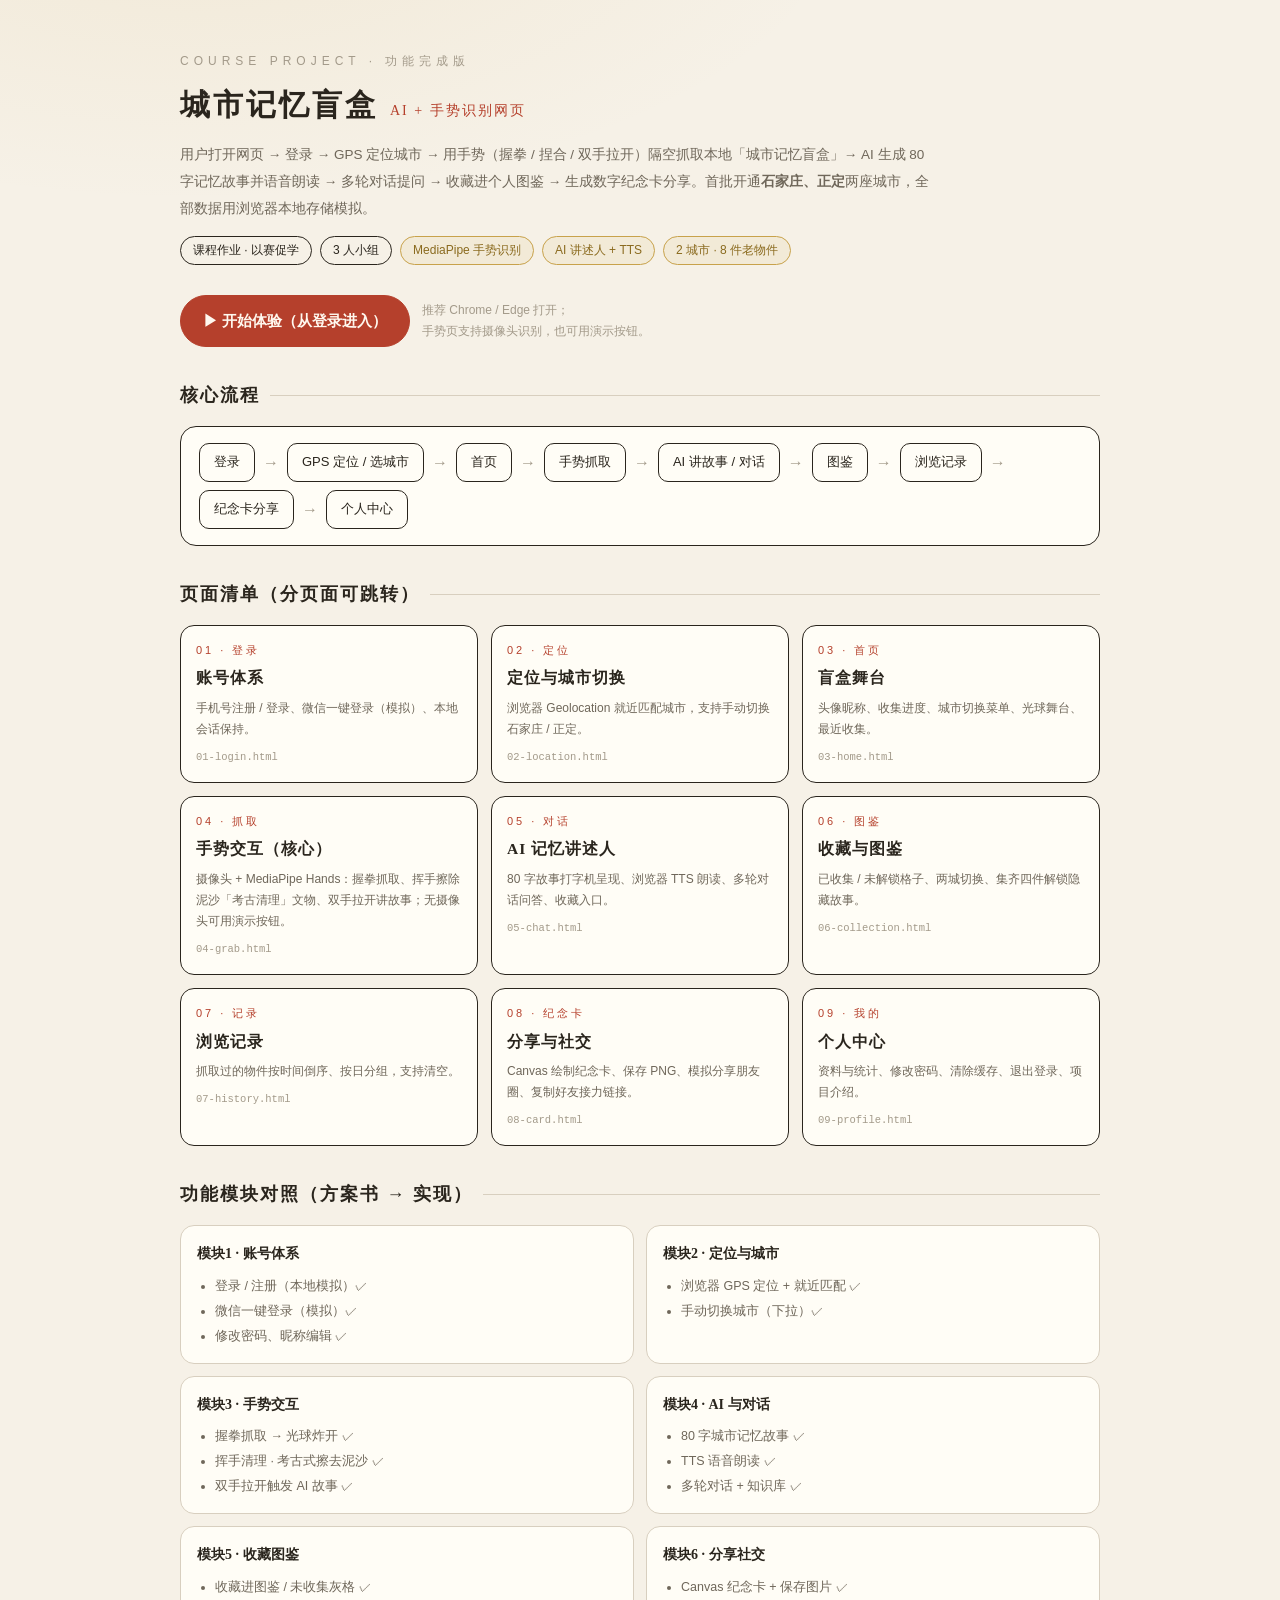
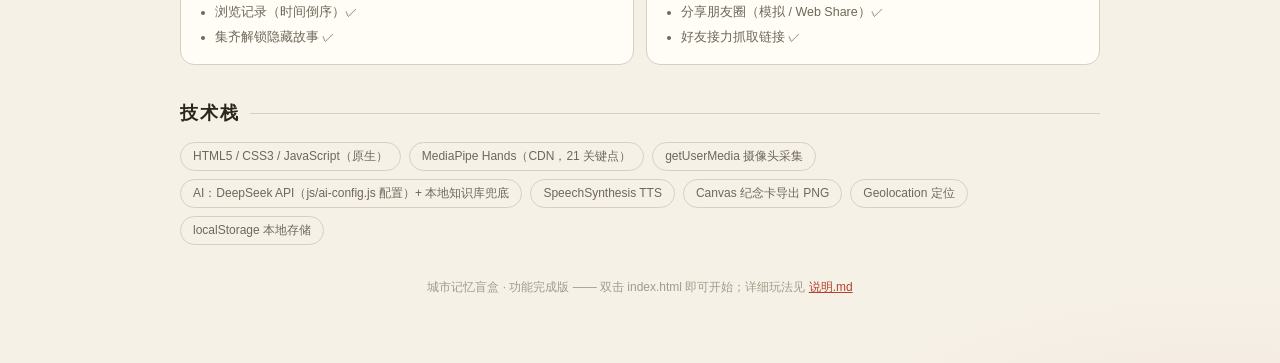
==== index.html @ 227b2fe2 "城市记忆盲盒 v1.0" ====
<!DOCTYPE html>
<html lang="zh-CN">
<head>
<meta charset="UTF-8">
<meta name="viewport" content="width=device-width, initial-scale=1.0">
<title>城市记忆盲盒 · 网页作业 · 功能完成版</title>
<link rel="stylesheet" href="css/style.css">
<style>
body{padding-top:52px}
.sheet{width:920px;max-width:100%}
.kicker{font-size:12px;letter-spacing:5px;color:var(--ink-3)}
h1{font-family:var(--serif);font-size:30px;margin-top:10px;letter-spacing:3px}
h1 small{font-size:14px;color:var(--seal);font-weight:400;margin-left:12px;letter-spacing:2px}
.desc{margin-top:12px;font-size:13.5px;color:var(--ink-2);line-height:2;max-width:760px}
.meta{display:flex;gap:8px;flex-wrap:wrap;margin-top:14px}
.sect{margin-top:34px}
.sect h2{font-family:var(--serif);font-size:18px;letter-spacing:2px;display:flex;align-items:center;gap:10px}
.sect h2::after{content:"";flex:1;height:1px;background:var(--line)}
.flow{display:flex;align-items:center;flex-wrap:wrap;gap:8px;border:1.5px solid var(--ink);border-radius:16px;background:var(--card);padding:16px 18px;margin-top:16px}
.fnode{border:1.5px solid var(--ink);border-radius:10px;padding:8px 14px;font-size:13px;text-decoration:none;color:var(--ink);background:var(--card)}
.fnode:hover{border-color:var(--seal);color:var(--seal)}
.arr{color:var(--ink-3)}
.grid{display:grid;grid-template-columns:repeat(3,1fr);gap:13px;margin-top:16px}
.card{border:1.5px solid var(--ink);border-radius:14px;background:var(--card);padding:16px 15px;text-decoration:none;color:var(--ink);display:flex;flex-direction:column;gap:7px;transition:transform .15s}
.card:hover{transform:translateY(-2px);border-color:var(--seal)}
.card .num{font-size:11px;letter-spacing:3px;color:var(--seal)}
.card h3{font-size:15.5px;font-family:var(--serif);letter-spacing:1px}
.card p{font-size:12px;color:var(--ink-2);line-height:1.75}
.card .file{font-size:10.5px;color:var(--ink-3);font-family:Consolas,monospace;margin-top:2px}
.mods{display:grid;grid-template-columns:1fr 1fr;gap:12px;margin-top:16px}
.mod{border:1.5px solid var(--line);border-radius:14px;background:var(--card);padding:14px 16px}
.mod b{font-size:14px;font-family:var(--serif)}
.mod ul{margin:8px 0 0 18px;font-size:12.5px;color:var(--ink-2);line-height:2}
.tech{display:flex;gap:8px;flex-wrap:wrap;margin-top:14px}
.startrow{display:flex;gap:12px;margin-top:30px;align-items:center}
.startrow .btn{width:230px}
.foot{margin-top:30px;font-size:12px;color:var(--ink-3);text-align:center;line-height:2}
@media(max-width:760px){.grid{grid-template-columns:1fr 1fr}.mods{grid-template-columns:1fr}}
</style>
</head>
<body>
<div class="sheet">
  <div class="kicker">COURSE PROJECT · 功能完成版</div>
  <h1>城市记忆盲盒<small>AI + 手势识别网页</small></h1>
  <p class="desc">用户打开网页 → 登录 → GPS 定位城市 → 用手势（握拳 / 捏合 / 双手拉开）隔空抓取本地「城市记忆盲盒」→ AI 生成 80 字记忆故事并语音朗读 → 多轮对话提问 → 收藏进个人图鉴 → 生成数字纪念卡分享。首批开通<b>石家庄、正定</b>两座城市，全部数据用浏览器本地存储模拟。</p>
  <div class="meta">
    <span class="chip">课程作业 · 以赛促学</span>
    <span class="chip">3 人小组</span>
    <span class="chip gold">MediaPipe 手势识别</span>
    <span class="chip gold">AI 讲述人 + TTS</span>
    <span class="chip gold">2 城市 · 8 件老物件</span>
  </div>

  <div class="startrow">
    <a class="btn seal" id="startBtn" href="01-login.html">▶ 开始体验（从登录进入）</a>
    <span class="note" style="text-align:left">推荐 Chrome / Edge 打开；<br>手势页支持摄像头识别，也可用演示按钮。</span>
  </div>

  <div class="sect">
    <h2>核心流程</h2>
    <div class="flow">
      <a class="fnode" href="01-login.html">登录</a><span class="arr">→</span>
      <a class="fnode" href="02-location.html">GPS 定位 / 选城市</a><span class="arr">→</span>
      <a class="fnode" href="03-home.html">首页</a><span class="arr">→</span>
      <a class="fnode" href="04-grab.html">手势抓取</a><span class="arr">→</span>
      <a class="fnode" href="05-chat.html">AI 讲故事 / 对话</a><span class="arr">→</span>
      <a class="fnode" href="06-collection.html">图鉴</a><span class="arr">→</span>
      <a class="fnode" href="07-history.html">浏览记录</a><span class="arr">→</span>
      <a class="fnode" href="08-card.html">纪念卡分享</a><span class="arr">→</span>
      <a class="fnode" href="09-profile.html">个人中心</a>
    </div>
  </div>

  <div class="sect">
    <h2>页面清单（分页面可跳转）</h2>
    <div class="grid">
      <a class="card" href="01-login.html"><span class="num">01 · 登录</span><h3>账号体系</h3><p>手机号注册 / 登录、微信一键登录（模拟）、本地会话保持。</p><span class="file">01-login.html</span></a>
      <a class="card" href="02-location.html"><span class="num">02 · 定位</span><h3>定位与城市切换</h3><p>浏览器 Geolocation 就近匹配城市，支持手动切换石家庄 / 正定。</p><span class="file">02-location.html</span></a>
      <a class="card" href="03-home.html"><span class="num">03 · 首页</span><h3>盲盒舞台</h3><p>头像昵称、收集进度、城市切换菜单、光球舞台、最近收集。</p><span class="file">03-home.html</span></a>
      <a class="card" href="04-grab.html"><span class="num">04 · 抓取</span><h3>手势交互（核心）</h3><p>摄像头 + MediaPipe Hands：握拳抓取、挥手擦除泥沙「考古清理」文物、双手拉开讲故事；无摄像头可用演示按钮。</p><span class="file">04-grab.html</span></a>
      <a class="card" href="05-chat.html"><span class="num">05 · 对话</span><h3>AI 记忆讲述人</h3><p>80 字故事打字机呈现、浏览器 TTS 朗读、多轮对话问答、收藏入口。</p><span class="file">05-chat.html</span></a>
      <a class="card" href="06-collection.html"><span class="num">06 · 图鉴</span><h3>收藏与图鉴</h3><p>已收集 / 未解锁格子、两城切换、集齐四件解锁隐藏故事。</p><span class="file">06-collection.html</span></a>
      <a class="card" href="07-history.html"><span class="num">07 · 记录</span><h3>浏览记录</h3><p>抓取过的物件按时间倒序、按日分组，支持清空。</p><span class="file">07-history.html</span></a>
      <a class="card" href="08-card.html"><span class="num">08 · 纪念卡</span><h3>分享与社交</h3><p>Canvas 绘制纪念卡、保存 PNG、模拟分享朋友圈、复制好友接力链接。</p><span class="file">08-card.html</span></a>
      <a class="card" href="09-profile.html"><span class="num">09 · 我的</span><h3>个人中心</h3><p>资料与统计、修改密码、清除缓存、退出登录、项目介绍。</p><span class="file">09-profile.html</span></a>
    </div>
  </div>

  <div class="sect">
    <h2>功能模块对照（方案书 → 实现）</h2>
    <div class="mods">
      <div class="mod"><b>模块1 · 账号体系</b><ul><li>登录 / 注册（本地模拟）✓</li><li>微信一键登录（模拟）✓</li><li>修改密码、昵称编辑 ✓</li></ul></div>
      <div class="mod"><b>模块2 · 定位与城市</b><ul><li>浏览器 GPS 定位 + 就近匹配 ✓</li><li>手动切换城市（下拉）✓</li></ul></div>
      <div class="mod"><b>模块3 · 手势交互</b><ul><li>握拳抓取 → 光球炸开 ✓</li><li>挥手清理 · 考古式擦去泥沙 ✓</li><li>双手拉开触发 AI 故事 ✓</li></ul></div>
      <div class="mod"><b>模块4 · AI 与对话</b><ul><li>80 字城市记忆故事 ✓</li><li>TTS 语音朗读 ✓</li><li>多轮对话 + 知识库 ✓</li></ul></div>
      <div class="mod"><b>模块5 · 收藏图鉴</b><ul><li>收藏进图鉴 / 未收集灰格 ✓</li><li>浏览记录（时间倒序）✓</li><li>集齐解锁隐藏故事 ✓</li></ul></div>
      <div class="mod"><b>模块6 · 分享社交</b><ul><li>Canvas 纪念卡 + 保存图片 ✓</li><li>分享朋友圈（模拟 / Web Share）✓</li><li>好友接力抓取链接 ✓</li></ul></div>
    </div>
  </div>

  <div class="sect">
    <h2>技术栈</h2>
    <div class="tech">
      <span class="chip ghost">HTML5 / CSS3 / JavaScript（原生）</span>
      <span class="chip ghost">MediaPipe Hands（CDN，21 关键点）</span>
      <span class="chip ghost">getUserMedia 摄像头采集</span>
      <span class="chip ghost">AI：DeepSeek API（js/ai-config.js 配置）+ 本地知识库兜底</span>
      <span class="chip ghost">SpeechSynthesis TTS</span>
      <span class="chip ghost">Canvas 纪念卡导出 PNG</span>
      <span class="chip ghost">Geolocation 定位</span>
      <span class="chip ghost">localStorage 本地存储</span>
    </div>
  </div>

  <div class="foot">城市记忆盲盒 · 功能完成版 —— 双击 index.html 即可开始；详细玩法见 <a href="说明.md" style="color:var(--seal)">说明.md</a></div>
</div>

<script>
(function(){
  /* 已登录则「开始体验」直达首页 */
  try{
    if(localStorage.getItem('cmb_session')){
      document.getElementById('startBtn').href = '03-home.html';
      document.getElementById('startBtn').textContent = '▶ 继续体验（已登录）';
    }
  }catch(e){}
})();
</script>
</body>
</html>
---- css/style.css ----
/* ============================================================
   城市记忆盲盒 · 最终版 共享样式
   风格：城市记忆 / 老物件 —— 纸墨底、朱砂红点缀、衬线标题
   ============================================================ */
:root{
  --paper:#f6f1e7;          /* 页面底 */
  --card:#fffdf6;           /* 卡片 */
  --ink:#2a251d;            /* 主墨色 */
  --ink-2:#6f675a;          /* 次级文字 */
  --ink-3:#a39a8a;          /* 弱文字 */
  --line:#d8cfbf;           /* 细边线 */
  --seal:#b5402c;           /* 朱砂红 */
  --seal-dk:#8f3222;
  --gold:#c8a24b;           /* 描金 */
  --green:#3d7a4f;
  --shadow:0 14px 34px rgba(60,45,20,.12);
  --r-lg:18px; --r-md:13px; --r-sm:9px;
  --serif:"Noto Serif SC","Songti SC","STZhongsong","SimSun",serif;
  --sans:"PingFang SC","Microsoft YaHei","Segoe UI",sans-serif;
}
*{margin:0;padding:0;box-sizing:border-box}
html{-webkit-text-size-adjust:100%}
body{
  background:
    radial-gradient(1100px 500px at 15% -5%, rgba(200,162,75,.10), transparent 60%),
    radial-gradient(900px 520px at 95% 110%, rgba(181,64,44,.08), transparent 55%),
    var(--paper);
  color:var(--ink);
  font-family:var(--sans);
  display:flex;flex-direction:column;align-items:center;
  padding:34px 16px 64px;min-height:100vh;line-height:1.6;
}
a{color:inherit}

/* ---------- 作业展示壳：页码标签 + 手机 + 翻页 ---------- */
.page-tag{font-size:13px;color:var(--ink-3);letter-spacing:3px;margin-bottom:14px}
.page-tag b{color:var(--seal);font-size:15px;letter-spacing:1px}
.phone{
  width:390px;max-width:100%;
  background:var(--card);
  border:2px solid var(--ink);border-radius:30px;
  padding:24px 20px 20px;
  display:flex;flex-direction:column;gap:16px;
  box-shadow:var(--shadow);
  min-height:640px;position:relative;
}
.phone.dark{background:#221e18;border-color:#0e0c09;color:#efe7d8}
.pager{margin-top:18px;display:flex;gap:22px;font-size:13px}
.pager a{color:var(--ink-2);text-decoration:none;border-bottom:1px solid var(--line);padding-bottom:2px}
.pager a:hover{color:var(--seal);border-color:var(--seal)}

/* ---------- 顶栏 ---------- */
.topbar{display:flex;align-items:center;gap:12px}
.back{
  width:34px;height:34px;flex:0 0 34px;border:1.5px solid var(--ink);border-radius:50%;
  display:flex;align-items:center;justify-content:center;font-size:16px;
  cursor:pointer;background:transparent;color:var(--ink);text-decoration:none;user-select:none;
}
.back:hover{background:var(--ink);color:var(--card)}
.title{font-size:17px;font-weight:700;font-family:var(--serif);letter-spacing:2px}
.spacer{flex:1}

/* ---------- 通用小组件 ---------- */
.chip{
  display:inline-flex;align-items:center;gap:5px;white-space:nowrap;
  border:1.5px solid var(--ink);border-radius:999px;
  font-size:12px;padding:4px 12px;color:var(--ink);cursor:default;
}
.chip.ghost{border-color:var(--line);color:var(--ink-2)}
.chip.seal{border-color:var(--seal);color:var(--seal);background:rgba(181,64,44,.06)}
.chip.gold{border-color:var(--gold);color:#8a6a1e;background:rgba(200,162,75,.10)}
.chip.click{cursor:pointer}
.btn{
  border:1.5px solid var(--ink);border-radius:999px;padding:13px 0;text-align:center;
  font-size:15px;font-weight:600;background:var(--card);color:var(--ink);
  cursor:pointer;user-select:none;transition:transform .06s ease, opacity .2s;
  text-decoration:none;display:block;
}
.btn:hover{transform:translateY(-1px)}
.btn:active{transform:translateY(1px)}
.btn.solid{background:var(--ink);color:var(--card)}
.btn.seal{background:var(--seal);border-color:var(--seal);color:#fff8ef}
.btn.ghost{border-color:var(--line);color:var(--ink-2);font-weight:400}
.btn.danger{border-color:var(--seal);color:var(--seal);background:transparent}
.btn[disabled]{opacity:.45;pointer-events:none}
.btn.sm{padding:8px 16px;font-size:13px}
.box{border:1.5px solid var(--ink);border-radius:var(--r-md)}
.field{
  display:flex;align-items:center;gap:10px;
  border:1.5px solid var(--ink);border-radius:var(--r-md);
  padding:0 15px;height:48px;font-size:14.5px;background:var(--card);
}
.field input{flex:1;border:none;outline:none;background:transparent;font-size:14.5px;color:var(--ink);min-width:0}
.field input::placeholder{color:var(--ink-3)}
.divider{display:flex;align-items:center;gap:10px;color:var(--ink-3);font-size:12px;letter-spacing:2px}
.divider::before,.divider::after{content:"";flex:1;height:1px;background:var(--line)}
.note{font-size:12px;color:var(--ink-3);text-align:center;line-height:1.8}
.avatar{
  border-radius:50%;display:flex;align-items:center;justify-content:center;
  color:#fff8ef;font-weight:700;flex:0 0 auto;user-select:none;
  border:1.5px solid var(--ink);
}

/* ---------- 底部导航 ---------- */
.tabbar{
  display:flex;border:1.5px solid var(--ink);border-radius:999px;
  padding:8px;margin-top:auto;background:var(--card);
}
.tab{
  flex:1;display:flex;flex-direction:column;align-items:center;gap:3px;
  font-size:11px;color:var(--ink-3);cursor:pointer;text-decoration:none;border-radius:999px;padding:4px 0;
}
.tab svg{width:20px;height:20px;stroke:currentColor;fill:none;stroke-width:2}
.tab.active{color:var(--seal);font-weight:700}
.tab.active svg{stroke:var(--seal)}
.tab:hover{color:var(--seal)}

/* ---------- Toast ---------- */
#toast{
  position:fixed;left:50%;bottom:64px;transform:translateX(-50%) translateY(20px);
  background:rgba(30,26,20,.92);color:#f7f1e4;font-size:13.5px;
  padding:11px 20px;border-radius:999px;opacity:0;pointer-events:none;
  transition:all .28s ease;z-index:999;max-width:80vw;text-align:center;
}
#toast.show{opacity:1;transform:translateX(-50%) translateY(0)}

/* ---------- 模态框 ---------- */
.mask{
  position:fixed;inset:0;background:rgba(28,22,14,.5);backdrop-filter:blur(2px);
  display:none;align-items:center;justify-content:center;z-index:900;padding:20px;
}
.mask.show{display:flex}
.dialog{
  width:340px;max-width:100%;background:var(--card);border:2px solid var(--ink);
  border-radius:var(--r-lg);padding:22px 20px;box-shadow:var(--shadow);
  display:flex;flex-direction:column;gap:14px;max-height:82vh;overflow:auto;
}
.dialog h3{font-family:var(--serif);font-size:17px;letter-spacing:2px;text-align:center}
.dialog .actions{display:flex;gap:10px}
.dialog .actions .btn{flex:1;padding:10px 0;font-size:14px}

/* ---------- 表单校验提示 ---------- */
.field.err{border-color:var(--seal);animation:shake .3s}
@keyframes shake{25%{transform:translateX(-4px)}75%{transform:translateX(4px)}}

/* ---------- 进度条 ---------- */
.track{flex:1;height:8px;border:1px solid var(--ink-3);border-radius:5px;overflow:hidden;background:var(--card)}
.fill{height:100%;background:linear-gradient(90deg,var(--seal),var(--gold));transition:width .5s ease}

/* ---------- 通用列表行 ---------- */
.menurow{
  border:1.5px solid var(--ink);border-radius:var(--r-md);padding:14px 16px;
  display:flex;align-items:center;gap:10px;font-size:14px;cursor:pointer;
  background:var(--card);text-decoration:none;color:var(--ink);
}
.menurow:hover{background:#fbf7ec}
.menurow .chev{margin-left:auto;color:var(--ink-3);font-size:17px}
.menurow .sub{font-size:11.5px;color:var(--ink-3)}

/* ---------- 空状态 ---------- */
.empty{
  border:1.5px dashed var(--line);border-radius:var(--r-md);
  padding:28px 16px;text-align:center;color:var(--ink-3);font-size:13px;line-height:2;
}
.empty .big{font-size:30px}

/* ---------- 动画工具 ---------- */
@keyframes floaty{0%,100%{transform:translateY(0)}50%{transform:translateY(-9px)}}
@keyframes spinSlow{to{transform:rotate(360deg)}}
@keyframes pulse{0%,100%{opacity:.5}50%{opacity:1}}
@media (max-width:430px){ body{padding:18px 8px 48px} .phone{border-radius:24px} }
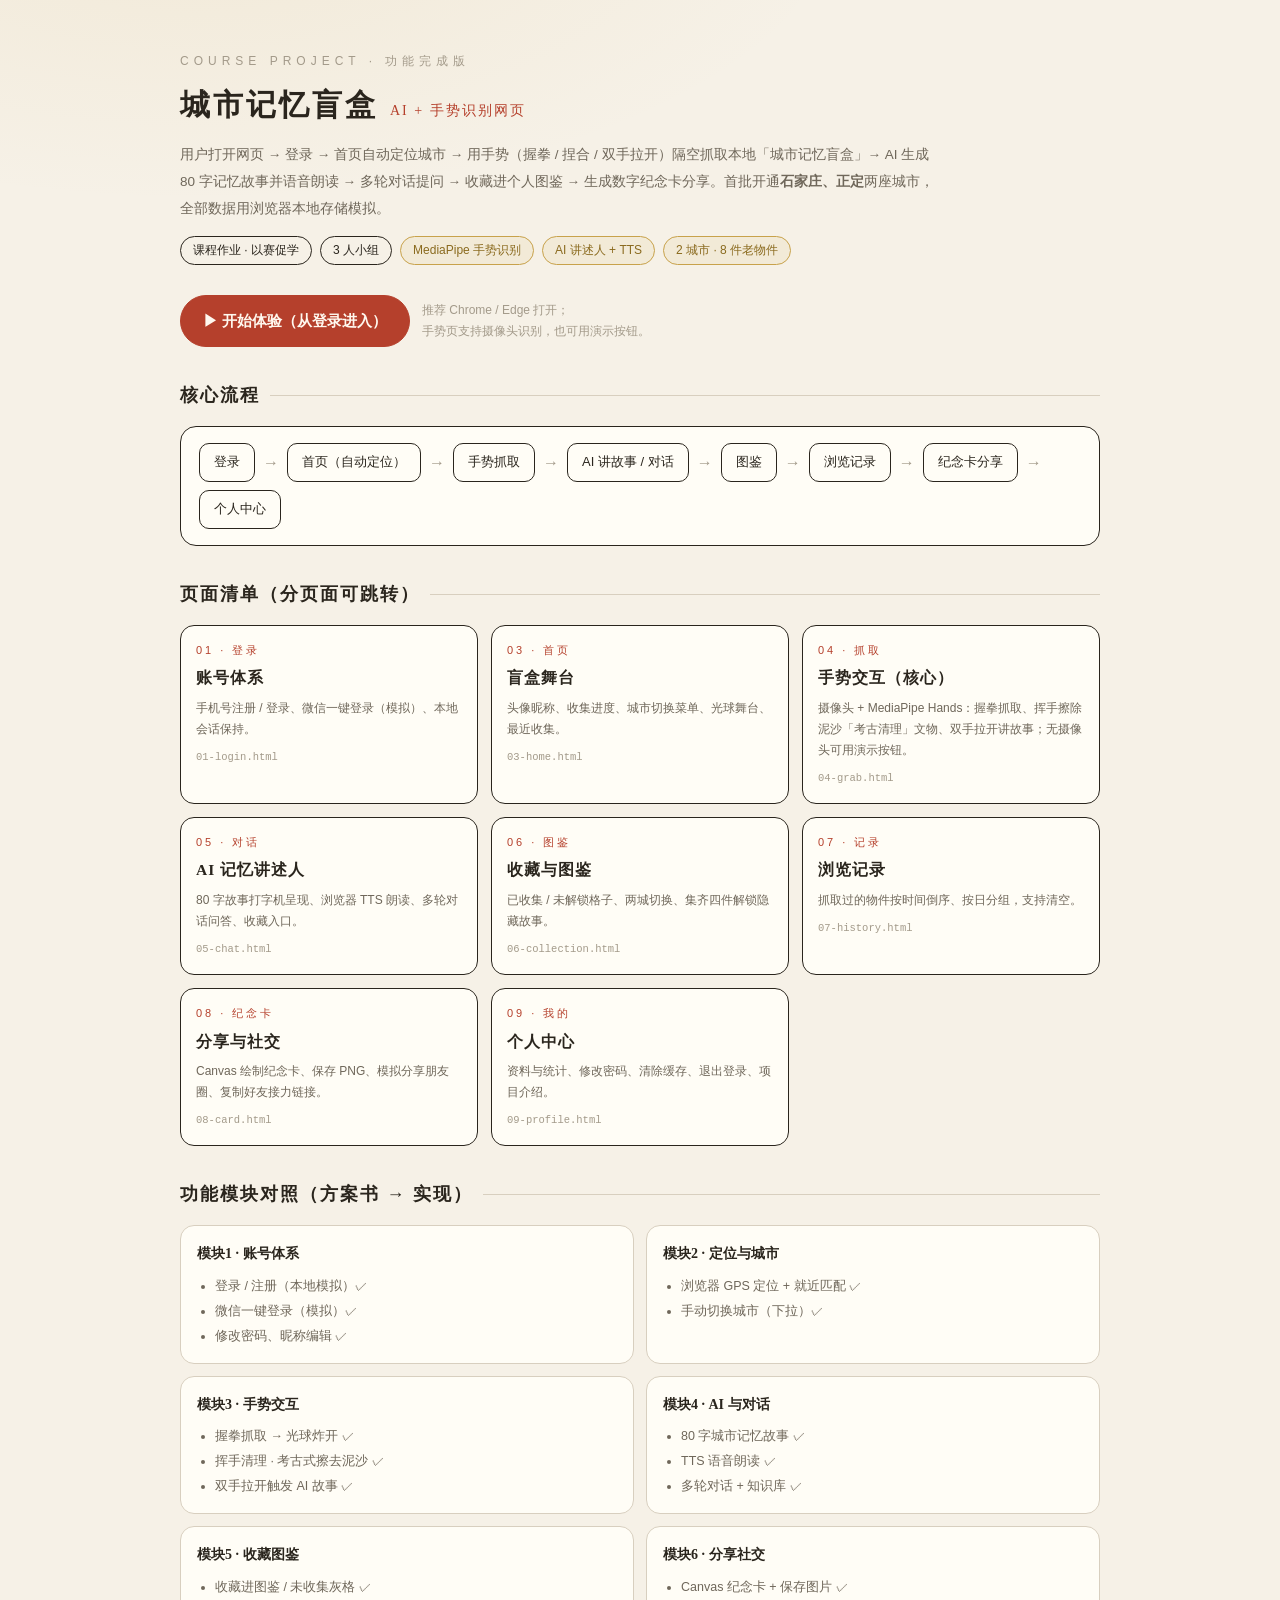
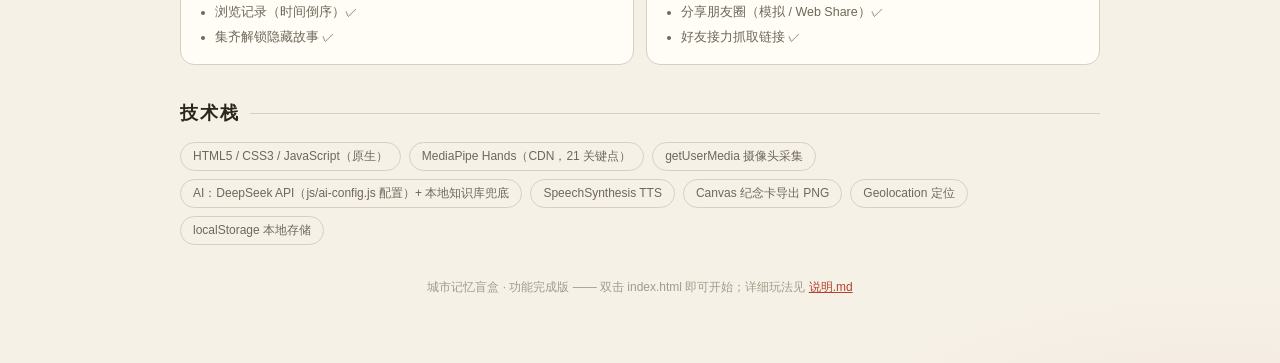
==== commit 86f067e7: "图标真实化" ====
--- a/index.html
+++ b/index.html
@@ -42,7 +42,7 @@
 <div class="sheet">
   <div class="kicker">COURSE PROJECT · 功能完成版</div>
   <h1>城市记忆盲盒<small>AI + 手势识别网页</small></h1>
-  <p class="desc">用户打开网页 → 登录 → GPS 定位城市 → 用手势（握拳 / 捏合 / 双手拉开）隔空抓取本地「城市记忆盲盒」→ AI 生成 80 字记忆故事并语音朗读 → 多轮对话提问 → 收藏进个人图鉴 → 生成数字纪念卡分享。首批开通<b>石家庄、正定</b>两座城市，全部数据用浏览器本地存储模拟。</p>
+  <p class="desc">用户打开网页 → 登录 → 首页自动定位城市 → 用手势（握拳 / 捏合 / 双手拉开）隔空抓取本地「城市记忆盲盒」→ AI 生成 80 字记忆故事并语音朗读 → 多轮对话提问 → 收藏进个人图鉴 → 生成数字纪念卡分享。首批开通<b>石家庄、正定</b>两座城市，全部数据用浏览器本地存储模拟。</p>
   <div class="meta">
     <span class="chip">课程作业 · 以赛促学</span>
     <span class="chip">3 人小组</span>
@@ -60,8 +60,7 @@
     <h2>核心流程</h2>
     <div class="flow">
       <a class="fnode" href="01-login.html">登录</a><span class="arr">→</span>
-      <a class="fnode" href="02-location.html">GPS 定位 / 选城市</a><span class="arr">→</span>
-      <a class="fnode" href="03-home.html">首页</a><span class="arr">→</span>
+      <a class="fnode" href="03-home.html">首页（自动定位）</a><span class="arr">→</span>
       <a class="fnode" href="04-grab.html">手势抓取</a><span class="arr">→</span>
       <a class="fnode" href="05-chat.html">AI 讲故事 / 对话</a><span class="arr">→</span>
       <a class="fnode" href="06-collection.html">图鉴</a><span class="arr">→</span>
@@ -75,7 +74,6 @@
     <h2>页面清单（分页面可跳转）</h2>
     <div class="grid">
       <a class="card" href="01-login.html"><span class="num">01 · 登录</span><h3>账号体系</h3><p>手机号注册 / 登录、微信一键登录（模拟）、本地会话保持。</p><span class="file">01-login.html</span></a>
-      <a class="card" href="02-location.html"><span class="num">02 · 定位</span><h3>定位与城市切换</h3><p>浏览器 Geolocation 就近匹配城市，支持手动切换石家庄 / 正定。</p><span class="file">02-location.html</span></a>
       <a class="card" href="03-home.html"><span class="num">03 · 首页</span><h3>盲盒舞台</h3><p>头像昵称、收集进度、城市切换菜单、光球舞台、最近收集。</p><span class="file">03-home.html</span></a>
       <a class="card" href="04-grab.html"><span class="num">04 · 抓取</span><h3>手势交互（核心）</h3><p>摄像头 + MediaPipe Hands：握拳抓取、挥手擦除泥沙「考古清理」文物、双手拉开讲故事；无摄像头可用演示按钮。</p><span class="file">04-grab.html</span></a>
       <a class="card" href="05-chat.html"><span class="num">05 · 对话</span><h3>AI 记忆讲述人</h3><p>80 字故事打字机呈现、浏览器 TTS 朗读、多轮对话问答、收藏入口。</p><span class="file">05-chat.html</span></a>
--- a/css/style.css
+++ b/css/style.css
@@ -169,3 +169,18 @@
 @keyframes spinSlow{to{transform:rotate(360deg)}}
 @keyframes pulse{0%,100%{opacity:.5}50%{opacity:1}}
 @media (max-width:430px){ body{padding:18px 8px 48px} .phone{border-radius:24px} }
+
+/* ---------- 线性图标 ---------- */
+.ico{display:inline-block;vertical-align:-0.18em;flex:0 0 auto}
+
+/* ---------- 老物件悬空展台（方案A） ---------- */
+.pedestal{position:relative;display:inline-flex;align-items:center;justify-content:center}
+.pedestal .glow{position:absolute;inset:0;border-radius:50%;
+  background:radial-gradient(60% 55% at 50% 44%, rgba(232,182,79,.30), rgba(20,16,10,0) 72%)}
+.pedestal .art{position:relative;width:100%;height:100%;animation:artFloat 3.4s ease-in-out infinite}
+.pedestal .shadow{position:absolute;bottom:2%;left:50%;width:58%;height:11%;
+  transform:translateX(-50%);border-radius:50%;
+  background:radial-gradient(50% 50% at 50% 50%, rgba(0,0,0,.5), rgba(0,0,0,0) 70%);
+  animation:artShadow 3.4s ease-in-out infinite}
+@keyframes artFloat{0%,100%{transform:translateY(0)}50%{transform:translateY(-6%)}}
+@keyframes artShadow{0%,100%{transform:translateX(-50%) scaleX(1);opacity:.75}50%{transform:translateX(-50%) scaleX(.8);opacity:.5}}
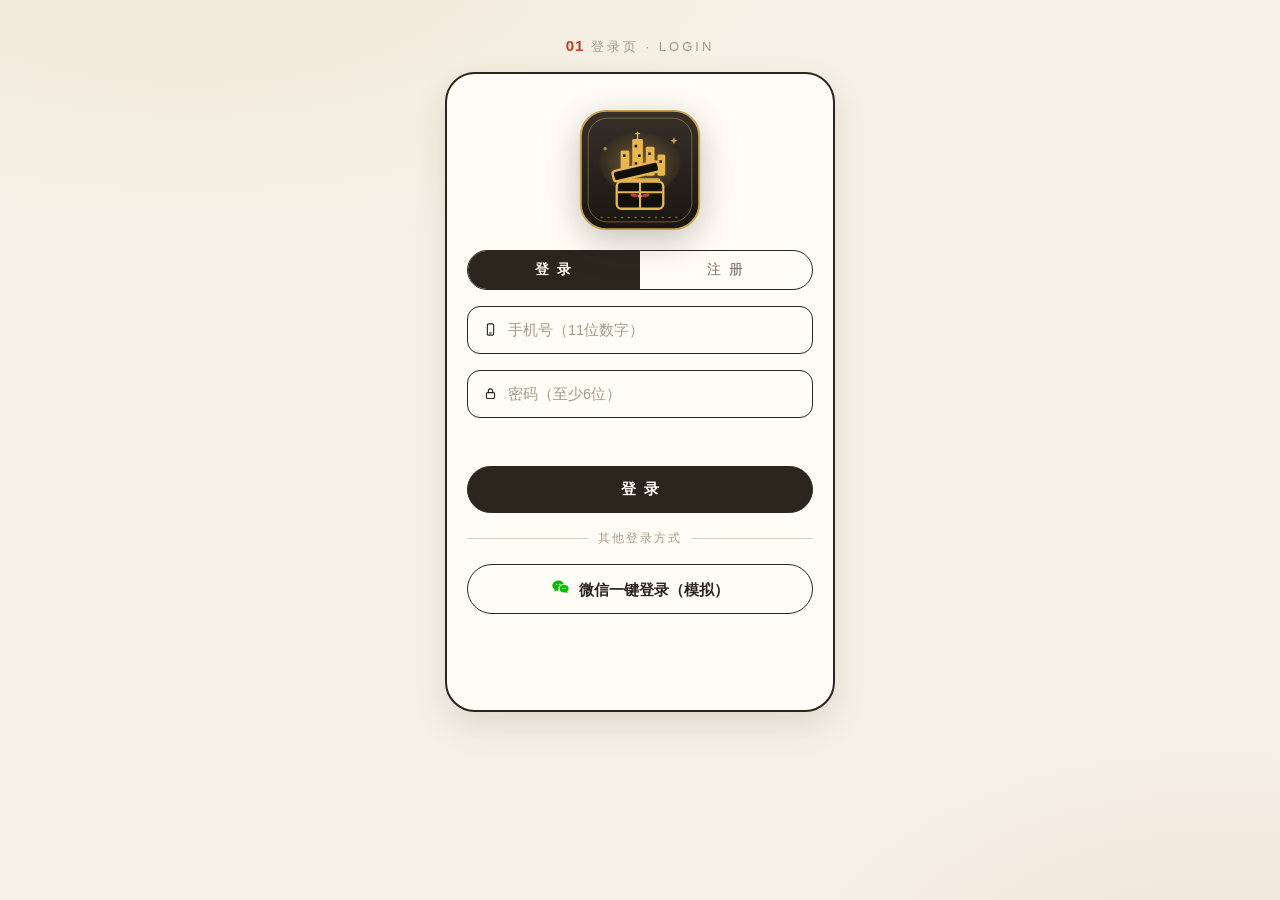
==== commit 133e8be5: "城市记忆盲盒2.0" ====
--- a/index.html
+++ b/index.html
@@ -3,125 +3,163 @@
 <head>
 <meta charset="UTF-8">
 <meta name="viewport" content="width=device-width, initial-scale=1.0">
-<title>城市记忆盲盒 · 网页作业 · 功能完成版</title>
+<title>登录 · 城市记忆盲盒</title>
 <link rel="stylesheet" href="css/style.css">
 <style>
-body{padding-top:52px}
-.sheet{width:920px;max-width:100%}
-.kicker{font-size:12px;letter-spacing:5px;color:var(--ink-3)}
-h1{font-family:var(--serif);font-size:30px;margin-top:10px;letter-spacing:3px}
-h1 small{font-size:14px;color:var(--seal);font-weight:400;margin-left:12px;letter-spacing:2px}
-.desc{margin-top:12px;font-size:13.5px;color:var(--ink-2);line-height:2;max-width:760px}
-.meta{display:flex;gap:8px;flex-wrap:wrap;margin-top:14px}
-.sect{margin-top:34px}
-.sect h2{font-family:var(--serif);font-size:18px;letter-spacing:2px;display:flex;align-items:center;gap:10px}
-.sect h2::after{content:"";flex:1;height:1px;background:var(--line)}
-.flow{display:flex;align-items:center;flex-wrap:wrap;gap:8px;border:1.5px solid var(--ink);border-radius:16px;background:var(--card);padding:16px 18px;margin-top:16px}
-.fnode{border:1.5px solid var(--ink);border-radius:10px;padding:8px 14px;font-size:13px;text-decoration:none;color:var(--ink);background:var(--card)}
-.fnode:hover{border-color:var(--seal);color:var(--seal)}
-.arr{color:var(--ink-3)}
-.grid{display:grid;grid-template-columns:repeat(3,1fr);gap:13px;margin-top:16px}
-.card{border:1.5px solid var(--ink);border-radius:14px;background:var(--card);padding:16px 15px;text-decoration:none;color:var(--ink);display:flex;flex-direction:column;gap:7px;transition:transform .15s}
-.card:hover{transform:translateY(-2px);border-color:var(--seal)}
-.card .num{font-size:11px;letter-spacing:3px;color:var(--seal)}
-.card h3{font-size:15.5px;font-family:var(--serif);letter-spacing:1px}
-.card p{font-size:12px;color:var(--ink-2);line-height:1.75}
-.card .file{font-size:10.5px;color:var(--ink-3);font-family:Consolas,monospace;margin-top:2px}
-.mods{display:grid;grid-template-columns:1fr 1fr;gap:12px;margin-top:16px}
-.mod{border:1.5px solid var(--line);border-radius:14px;background:var(--card);padding:14px 16px}
-.mod b{font-size:14px;font-family:var(--serif)}
-.mod ul{margin:8px 0 0 18px;font-size:12.5px;color:var(--ink-2);line-height:2}
-.tech{display:flex;gap:8px;flex-wrap:wrap;margin-top:14px}
-.startrow{display:flex;gap:12px;margin-top:30px;align-items:center}
-.startrow .btn{width:230px}
-.foot{margin-top:30px;font-size:12px;color:var(--ink-3);text-align:center;line-height:2}
-@media(max-width:760px){.grid{grid-template-columns:1fr 1fr}.mods{grid-template-columns:1fr}}
+.emblem{display:flex;justify-content:center;margin-top:8px;filter:drop-shadow(0 10px 18px rgba(42,37,29,.28))}
+.emblem svg{display:block}
+.tabs{display:flex;border:1.5px solid var(--ink);border-radius:999px;overflow:hidden}
+.tabs button{flex:1;border:none;background:transparent;padding:10px 0;font-size:14px;
+  font-family:inherit;color:var(--ink-2);cursor:pointer;letter-spacing:2px}
+.tabs button.on{background:var(--ink);color:var(--card);font-weight:600}
+.err-tip{font-size:12px;color:var(--seal);min-height:16px;text-align:center}
 </style>
 </head>
 <body>
-<div class="sheet">
-  <div class="kicker">COURSE PROJECT · 功能完成版</div>
-  <h1>城市记忆盲盒<small>AI + 手势识别网页</small></h1>
-  <p class="desc">用户打开网页 → 登录 → 首页自动定位城市 → 用手势（握拳 / 捏合 / 双手拉开）隔空抓取本地「城市记忆盲盒」→ AI 生成 80 字记忆故事并语音朗读 → 多轮对话提问 → 收藏进个人图鉴 → 生成数字纪念卡分享。首批开通<b>石家庄、正定</b>两座城市，全部数据用浏览器本地存储模拟。</p>
-  <div class="meta">
-    <span class="chip">课程作业 · 以赛促学</span>
-    <span class="chip">3 人小组</span>
-    <span class="chip gold">MediaPipe 手势识别</span>
-    <span class="chip gold">AI 讲述人 + TTS</span>
-    <span class="chip gold">2 城市 · 8 件老物件</span>
+<div class="page-tag"><b>01</b>&nbsp;登录页 · LOGIN</div>
+<div class="phone">
+  <div class="emblem">
+    <svg viewBox="0 0 132 132" width="128" height="128" xmlns="http://www.w3.org/2000/svg" role="img" aria-label="城市记忆盲盒">
+      <defs>
+        <linearGradient id="lg_ink" x1="0" y1="0" x2="0" y2="1">
+          <stop offset="0" stop-color="#38312a"/>
+          <stop offset="1" stop-color="#191510"/>
+        </linearGradient>
+        <radialGradient id="lg_glow" cx=".5" cy=".55" r=".55">
+          <stop offset="0" stop-color="#e8b64f" stop-opacity=".4"/>
+          <stop offset="1" stop-color="#e8b64f" stop-opacity="0"/>
+        </radialGradient>
+      </defs>
+      <!-- 印章式外框 -->
+      <rect x="5" y="5" width="122" height="122" rx="26" fill="url(#lg_ink)" stroke="#c8a24b" stroke-width="2"/>
+      <rect x="12.5" y="12.5" width="107" height="107" rx="20" fill="none" stroke="#c8a24b" stroke-width="1" opacity=".5"/>
+      <!-- 城市升起的光晕 -->
+      <ellipse cx="66" cy="58" rx="42" ry="32" fill="url(#lg_glow)"/>
+      <!-- 从盒中升起的城市天际线 -->
+      <g fill="#e8b64f">
+        <rect x="46" y="46" width="9" height="26" rx="1.5"/>
+        <rect x="58" y="34" width="11" height="38" rx="1.5"/>
+        <rect x="72" y="42" width="9" height="30" rx="1.5"/>
+        <rect x="84" y="50" width="8" height="22" rx="1.5"/>
+      </g>
+      <g fill="#14110b">
+        <rect x="48.5" y="50" width="2.6" height="2.6"/>
+        <rect x="60.5" y="40" width="2.6" height="2.6"/>
+        <rect x="64" y="50" width="2.6" height="2.6"/>
+        <rect x="60.5" y="58" width="2.6" height="2.6"/>
+        <rect x="74.5" y="48" width="2.6" height="2.6"/>
+        <rect x="86" y="56" width="2.6" height="2.6"/>
+      </g>
+      <path d="M63.5 34 V27 M61.5 28.5 h4" stroke="#e8b64f" stroke-width="1.4" stroke-linecap="round"/>
+      <path d="M101 32 l1.1 2.7 2.7 1.1 -2.7 1.1 -1.1 2.7 -1.1 -2.7 -2.7 -1.1 2.7 -1.1 z" fill="#c8a24b"/>
+      <circle cx="30" cy="44" r="1.8" fill="#c8a24b" opacity=".8"/>
+      <!-- 盒身（开口向上） -->
+      <rect x="42" y="78" width="48" height="28" rx="5" fill="#12100b" stroke="#e8b64f" stroke-width="2.4"/>
+      <path d="M42 89 h48 M66 78 v28" stroke="#e8b64f" stroke-width="2"/>
+      <!-- 盒口金光缝 -->
+      <rect x="45" y="74.5" width="42" height="3.6" rx="1.8" fill="#e8b64f" opacity=".95"/>
+      <!-- 掀起的盒盖 -->
+      <g transform="rotate(-13 45 79)">
+        <rect x="40" y="66" width="48" height="11" rx="3" fill="#12100b" stroke="#e8b64f" stroke-width="2.4"/>
+      </g>
+      <!-- 朱砂蝴蝶结 -->
+      <path d="M66 93 c -5 -3.4 -10 -4.2 -10 -1.4 0 2.4 5 3.4 10 1.4 z" fill="#b5402c"/>
+      <path d="M66 93 c 5 -3.4 10 -4.2 10 -1.4 0 2.4 -5 3.4 -10 1.4 z" fill="#b5402c"/>
+      <circle cx="66" cy="93" r="1.8" fill="#e8b64f"/>
+      <!-- 地平点线 -->
+      <path d="M26 115 H106" stroke="#c8a24b" stroke-width="1.6" opacity=".55" stroke-dasharray="1 6" stroke-linecap="round"/>
+    </svg>
   </div>
 
-  <div class="startrow">
-    <a class="btn seal" id="startBtn" href="01-login.html">▶ 开始体验（从登录进入）</a>
-    <span class="note" style="text-align:left">推荐 Chrome / Edge 打开；<br>手势页支持摄像头识别，也可用演示按钮。</span>
+  <div class="tabs">
+    <button id="tabLogin" class="on" type="button">登 录</button>
+    <button id="tabReg" type="button">注 册</button>
   </div>
 
-  <div class="sect">
-    <h2>核心流程</h2>
-    <div class="flow">
-      <a class="fnode" href="01-login.html">登录</a><span class="arr">→</span>
-      <a class="fnode" href="03-home.html">首页（自动定位）</a><span class="arr">→</span>
-      <a class="fnode" href="04-grab.html">手势抓取</a><span class="arr">→</span>
-      <a class="fnode" href="05-chat.html">AI 讲故事 / 对话</a><span class="arr">→</span>
-      <a class="fnode" href="06-collection.html">图鉴</a><span class="arr">→</span>
-      <a class="fnode" href="07-history.html">浏览记录</a><span class="arr">→</span>
-      <a class="fnode" href="08-card.html">纪念卡分享</a><span class="arr">→</span>
-      <a class="fnode" href="09-profile.html">个人中心</a>
-    </div>
-  </div>
+  <div class="field"><span><svg class="ico" width="15" height="15" viewBox="0 0 24 24" fill="none" stroke="currentColor" stroke-width="1.8" stroke-linecap="round" stroke-linejoin="round" aria-hidden="true"><rect x="7" y="3" width="10" height="18" rx="2"/><path d="M10.5 17.5h3"/></svg></span><input id="phone" maxlength="11" placeholder="手机号（11位数字）"></div>
+  <div class="field" id="nickRow" style="display:none"><span><svg class="ico" width="15" height="15" viewBox="0 0 24 24" fill="none" stroke="currentColor" stroke-width="1.8" stroke-linecap="round" stroke-linejoin="round" aria-hidden="true"><circle cx="12" cy="8" r="3.5"/><path d="M5.5 20c1.2-3.4 3.6-5 6.5-5s5.3 1.6 6.5 5"/></svg></span><input id="nick" maxlength="12" placeholder="昵称（可不填，默认用手机尾号）"></div>
+  <div class="field"><span><svg class="ico" width="15" height="15" viewBox="0 0 24 24" fill="none" stroke="currentColor" stroke-width="1.8" stroke-linecap="round" stroke-linejoin="round" aria-hidden="true"><rect x="5.5" y="10.5" width="13" height="9.5" rx="2"/><path d="M8.5 10.5V8a3.5 3.5 0 0 1 7 0v2.5"/></svg></span><input id="pwd" type="password" placeholder="密码（至少6位）"></div>
+  <div class="field" id="pwd2Row" style="display:none"><span><svg class="ico" width="15" height="15" viewBox="0 0 24 24" fill="none" stroke="currentColor" stroke-width="1.8" stroke-linecap="round" stroke-linejoin="round" aria-hidden="true"><rect x="5.5" y="10.5" width="13" height="9.5" rx="2"/><path d="M8.5 10.5V8a3.5 3.5 0 0 1 7 0v2.5"/></svg></span><input id="pwd2" type="password" placeholder="确认密码"></div>
+  <div class="err-tip" id="err"></div>
 
-  <div class="sect">
-    <h2>页面清单（分页面可跳转）</h2>
-    <div class="grid">
-      <a class="card" href="01-login.html"><span class="num">01 · 登录</span><h3>账号体系</h3><p>手机号注册 / 登录、微信一键登录（模拟）、本地会话保持。</p><span class="file">01-login.html</span></a>
-      <a class="card" href="03-home.html"><span class="num">03 · 首页</span><h3>盲盒舞台</h3><p>头像昵称、收集进度、城市切换菜单、光球舞台、最近收集。</p><span class="file">03-home.html</span></a>
-      <a class="card" href="04-grab.html"><span class="num">04 · 抓取</span><h3>手势交互（核心）</h3><p>摄像头 + MediaPipe Hands：握拳抓取、挥手擦除泥沙「考古清理」文物、双手拉开讲故事；无摄像头可用演示按钮。</p><span class="file">04-grab.html</span></a>
-      <a class="card" href="05-chat.html"><span class="num">05 · 对话</span><h3>AI 记忆讲述人</h3><p>80 字故事打字机呈现、浏览器 TTS 朗读、多轮对话问答、收藏入口。</p><span class="file">05-chat.html</span></a>
-      <a class="card" href="06-collection.html"><span class="num">06 · 图鉴</span><h3>收藏与图鉴</h3><p>已收集 / 未解锁格子、两城切换、集齐四件解锁隐藏故事。</p><span class="file">06-collection.html</span></a>
-      <a class="card" href="07-history.html"><span class="num">07 · 记录</span><h3>浏览记录</h3><p>抓取过的物件按时间倒序、按日分组，支持清空。</p><span class="file">07-history.html</span></a>
-      <a class="card" href="08-card.html"><span class="num">08 · 纪念卡</span><h3>分享与社交</h3><p>Canvas 绘制纪念卡、保存 PNG、模拟分享朋友圈、复制好友接力链接。</p><span class="file">08-card.html</span></a>
-      <a class="card" href="09-profile.html"><span class="num">09 · 我的</span><h3>个人中心</h3><p>资料与统计、修改密码、清除缓存、退出登录、项目介绍。</p><span class="file">09-profile.html</span></a>
-    </div>
-  </div>
+  <button class="btn solid" id="submitBtn" type="button">登&nbsp;&nbsp;录</button>
 
-  <div class="sect">
-    <h2>功能模块对照（方案书 → 实现）</h2>
-    <div class="mods">
-      <div class="mod"><b>模块1 · 账号体系</b><ul><li>登录 / 注册（本地模拟）✓</li><li>微信一键登录（模拟）✓</li><li>修改密码、昵称编辑 ✓</li></ul></div>
-      <div class="mod"><b>模块2 · 定位与城市</b><ul><li>浏览器 GPS 定位 + 就近匹配 ✓</li><li>手动切换城市（下拉）✓</li></ul></div>
-      <div class="mod"><b>模块3 · 手势交互</b><ul><li>握拳抓取 → 光球炸开 ✓</li><li>挥手清理 · 考古式擦去泥沙 ✓</li><li>双手拉开触发 AI 故事 ✓</li></ul></div>
-      <div class="mod"><b>模块4 · AI 与对话</b><ul><li>80 字城市记忆故事 ✓</li><li>TTS 语音朗读 ✓</li><li>多轮对话 + 知识库 ✓</li></ul></div>
-      <div class="mod"><b>模块5 · 收藏图鉴</b><ul><li>收藏进图鉴 / 未收集灰格 ✓</li><li>浏览记录（时间倒序）✓</li><li>集齐解锁隐藏故事 ✓</li></ul></div>
-      <div class="mod"><b>模块6 · 分享社交</b><ul><li>Canvas 纪念卡 + 保存图片 ✓</li><li>分享朋友圈（模拟 / Web Share）✓</li><li>好友接力抓取链接 ✓</li></ul></div>
-    </div>
-  </div>
+  <div class="divider">其他登录方式</div>
+  <button class="btn" id="wxBtn" type="button"><svg width="19" height="17" viewBox="0 0 28 24" aria-hidden="true"><path fill="#09BB07" d="M11 3C6 3 2 6.4 2 10.6c0 2.4 1.3 4.5 3.4 5.9L4.6 19.6l3.4-1.7c.9.3 1.9.4 3 .4h.4A6.7 6.7 0 0 1 11 15c0-3.5 3.4-6.3 7.5-6.3h.5C18.2 5 14.9 3 11 3z"/><path fill="#09BB07" d="M26 15.2c0-3.1-3-5.6-6.7-5.6s-6.7 2.5-6.7 5.6 3 5.6 6.7 5.6c.9 0 1.7-.1 2.5-.4l2.9 1.5-.8-2.9c1.3-1 2.1-2.4 2.1-3.8z"/><circle cx="8.6" cy="9" r="1" fill="#fff"/><circle cx="13" cy="9" r="1" fill="#fff"/><circle cx="17.6" cy="14.6" r=".9" fill="#fff"/><circle cx="21" cy="14.6" r=".9" fill="#fff"/></svg>&nbsp;&nbsp;微信一键登录（模拟）</button>
 
-  <div class="sect">
-    <h2>技术栈</h2>
-    <div class="tech">
-      <span class="chip ghost">HTML5 / CSS3 / JavaScript（原生）</span>
-      <span class="chip ghost">MediaPipe Hands（CDN，21 关键点）</span>
-      <span class="chip ghost">getUserMedia 摄像头采集</span>
-      <span class="chip ghost">AI：DeepSeek API（js/ai-config.js 配置）+ 本地知识库兜底</span>
-      <span class="chip ghost">SpeechSynthesis TTS</span>
-      <span class="chip ghost">Canvas 纪念卡导出 PNG</span>
-      <span class="chip ghost">Geolocation 定位</span>
-      <span class="chip ghost">localStorage 本地存储</span>
-    </div>
-  </div>
-
-  <div class="foot">城市记忆盲盒 · 功能完成版 —— 双击 index.html 即可开始；详细玩法见 <a href="说明.md" style="color:var(--seal)">说明.md</a></div>
 </div>
 
+<script src="js/data.js"></script>
+<script src="js/app.js"></script>
 <script>
 (function(){
-  /* 已登录则「开始体验」直达首页 */
-  try{
-    if(localStorage.getItem('cmb_session')){
-      document.getElementById('startBtn').href = '03-home.html';
-      document.getElementById('startBtn').textContent = '▶ 继续体验（已登录）';
+  var mode = 'login';
+  var $ = function(id){ return document.getElementById(id); };
+
+  /* 已登录则直接进首页 */
+  if(Session.current()){
+    toast('已登录，正在进入首页…', 1200);
+    setTimeout(function(){ location.href = '03-home.html'; }, 700);
+    return;
+  }
+
+  function setMode(m){
+    mode = m;
+    $('tabLogin').className = m === 'login' ? 'on' : '';
+    $('tabReg').className = m === 'reg' ? 'on' : '';
+    $('nickRow').style.display = m === 'reg' ? '' : 'none';
+    $('pwd2Row').style.display = m === 'reg' ? '' : 'none';
+    $('submitBtn').textContent = m === 'login' ? '登  录' : '注 册 并 登 录';
+    $('err').textContent = '';
+  }
+  $('tabLogin').onclick = function(){ setMode('login'); };
+  $('tabReg').onclick = function(){ setMode('reg'); };
+
+  function err(msg){
+    $('err').textContent = msg;
+    document.querySelectorAll('.field input').forEach(function(inp){
+      inp.parentElement.classList.remove('err');
+    });
+  }
+  function randHue(){ return Math.floor(Math.random() * 360); }
+
+  function doWxLogin(){
+    var u = Session.current();
+    if(!u){
+      var id = 'wx_' + Math.random().toString(36).slice(2, 8);
+      u = { id: id, phone: id, nick: '微信用户' + id.slice(3).toUpperCase(), hue: randHue(), isWx: true };
+      Session.login(u);
     }
-  }catch(e){}
+    toast('微信登录成功（模拟）');
+    setTimeout(function(){ location.href = '03-home.html'; }, 500);
+  }
+  $('wxBtn').onclick = doWxLogin;
+
+  $('submitBtn').onclick = function(){
+    var phone = $('phone').value.trim();
+    var pwd = $('pwd').value;
+    if(!/^1\d{10}$/.test(phone)) return err('请输入 11 位手机号');
+    if(pwd.length < 6) return err('密码至少 6 位');
+
+    var users = Store.get('users', {});
+    if(mode === 'reg'){
+      if(users[phone]) return err('该手机号已注册，请直接登录');
+      if($('pwd2').value !== pwd) return err('两次输入的密码不一致');
+      var nick = $('nick').value.trim() || ('街坊' + phone.slice(-4));
+      users[phone] = { pwd: pwd, nick: nick, hue: randHue(), createdAt: Date.now() };
+      Store.set('users', users);
+      Session.login({ id: phone, phone: phone, nick: nick, hue: users[phone].hue, isWx: false });
+      toast('注册成功，欢迎来到城市记忆盲盒');
+      setTimeout(function(){ location.href = '03-home.html'; }, 600);
+    }else{
+      var u = users[phone];
+      if(!u || u.pwd !== pwd) return err('账号或密码不正确（未注册？请先注册）');
+      Session.login({ id: phone, phone: phone, nick: u.nick, hue: u.hue, avatar: u.avatar || null, isWx: false });
+      toast('登录成功，欢迎回来，' + u.nick);
+      setTimeout(function(){ location.href = '03-home.html'; }, 600);
+    }
+  };
+  $('pwd').addEventListener('keydown', function(e){ if(e.key === 'Enter') $('submitBtn').click(); });
 })();
 </script>
 </body>
--- a/css/style.css
+++ b/css/style.css
@@ -45,9 +45,6 @@
   min-height:640px;position:relative;
 }
 .phone.dark{background:#221e18;border-color:#0e0c09;color:#efe7d8}
-.pager{margin-top:18px;display:flex;gap:22px;font-size:13px}
-.pager a{color:var(--ink-2);text-decoration:none;border-bottom:1px solid var(--line);padding-bottom:2px}
-.pager a:hover{color:var(--seal);border-color:var(--seal)}
 
 /* ---------- 顶栏 ---------- */
 .topbar{display:flex;align-items:center;gap:12px}
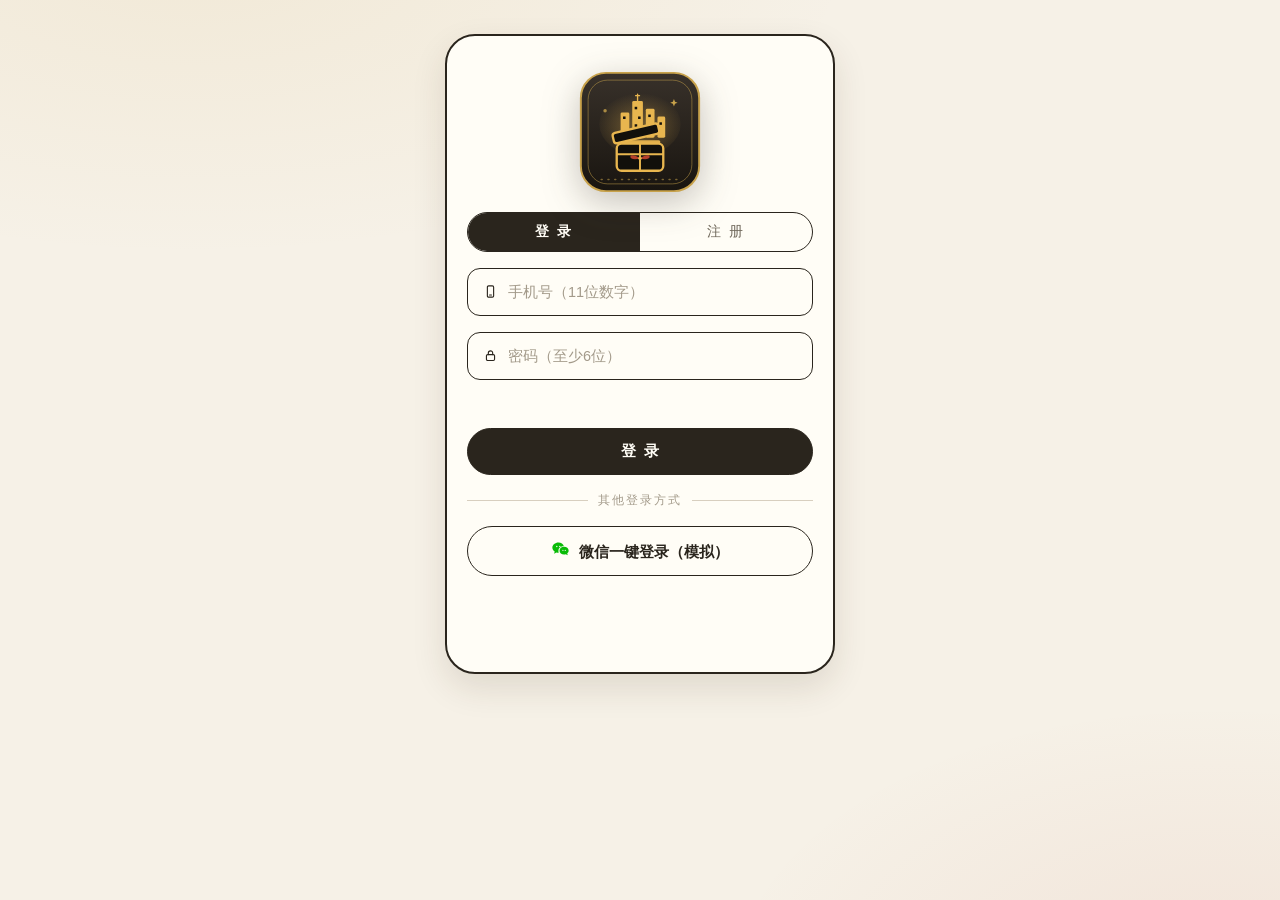
==== commit a49eb787: "拾城记1.1" ====
--- a/index.html
+++ b/index.html
@@ -3,7 +3,7 @@
 <head>
 <meta charset="UTF-8">
 <meta name="viewport" content="width=device-width, initial-scale=1.0">
-<title>登录 · 城市记忆盲盒</title>
+<title>登录 · 拾城记</title>
 <link rel="stylesheet" href="css/style.css">
 <style>
 .emblem{display:flex;justify-content:center;margin-top:8px;filter:drop-shadow(0 10px 18px rgba(42,37,29,.28))}
@@ -16,10 +16,9 @@
 </style>
 </head>
 <body>
-<div class="page-tag"><b>01</b>&nbsp;登录页 · LOGIN</div>
 <div class="phone">
   <div class="emblem">
-    <svg viewBox="0 0 132 132" width="128" height="128" xmlns="http://www.w3.org/2000/svg" role="img" aria-label="城市记忆盲盒">
+    <svg viewBox="0 0 132 132" width="128" height="128" xmlns="http://www.w3.org/2000/svg" role="img" aria-label="拾城记">
       <defs>
         <linearGradient id="lg_ink" x1="0" y1="0" x2="0" y2="1">
           <stop offset="0" stop-color="#38312a"/>
@@ -149,7 +148,7 @@
       users[phone] = { pwd: pwd, nick: nick, hue: randHue(), createdAt: Date.now() };
       Store.set('users', users);
       Session.login({ id: phone, phone: phone, nick: nick, hue: users[phone].hue, isWx: false });
-      toast('注册成功，欢迎来到城市记忆盲盒');
+      toast('注册成功，欢迎来到拾城记');
       setTimeout(function(){ location.href = '03-home.html'; }, 600);
     }else{
       var u = users[phone];
--- a/css/style.css
+++ b/css/style.css
@@ -33,8 +33,6 @@
 a{color:inherit}
 
 /* ---------- 作业展示壳：页码标签 + 手机 + 翻页 ---------- */
-.page-tag{font-size:13px;color:var(--ink-3);letter-spacing:3px;margin-bottom:14px}
-.page-tag b{color:var(--seal);font-size:15px;letter-spacing:1px}
 .phone{
   width:390px;max-width:100%;
   background:var(--card);
@@ -49,11 +47,12 @@
 /* ---------- 顶栏 ---------- */
 .topbar{display:flex;align-items:center;gap:12px}
 .back{
-  width:34px;height:34px;flex:0 0 34px;border:1.5px solid var(--ink);border-radius:50%;
+  width:34px;height:34px;flex:0 0 34px;border:none;border-radius:50%;
   display:flex;align-items:center;justify-content:center;font-size:16px;
-  cursor:pointer;background:transparent;color:var(--ink);text-decoration:none;user-select:none;
+  cursor:pointer;background:var(--seal);color:#fff8ef;text-decoration:none;user-select:none;
+  box-shadow:0 3px 8px rgba(181,64,44,.35);font-weight:700;
 }
-.back:hover{background:var(--ink);color:var(--card)}
+.back:hover{background:#a03824;color:#fff8ef}
 .title{font-size:17px;font-weight:700;font-family:var(--serif);letter-spacing:2px}
 .spacer{flex:1}
 
@@ -109,7 +108,13 @@
 }
 .tab svg{width:20px;height:20px;stroke:currentColor;fill:none;stroke-width:2}
 .tab.active{color:var(--seal);font-weight:700}
-.tab.active svg{stroke:var(--seal)}
+.tab.active svg{stroke:#fff8ef}
+.tab .badge{
+  width:34px;height:34px;border-radius:50%;background:var(--seal);
+  display:flex;align-items:center;justify-content:center;margin-top:-3px;
+  box-shadow:0 3px 8px rgba(181,64,44,.35);
+}
+.tab .badge svg{width:18px;height:18px}
 .tab:hover{color:var(--seal)}
 
 /* ---------- Toast ---------- */
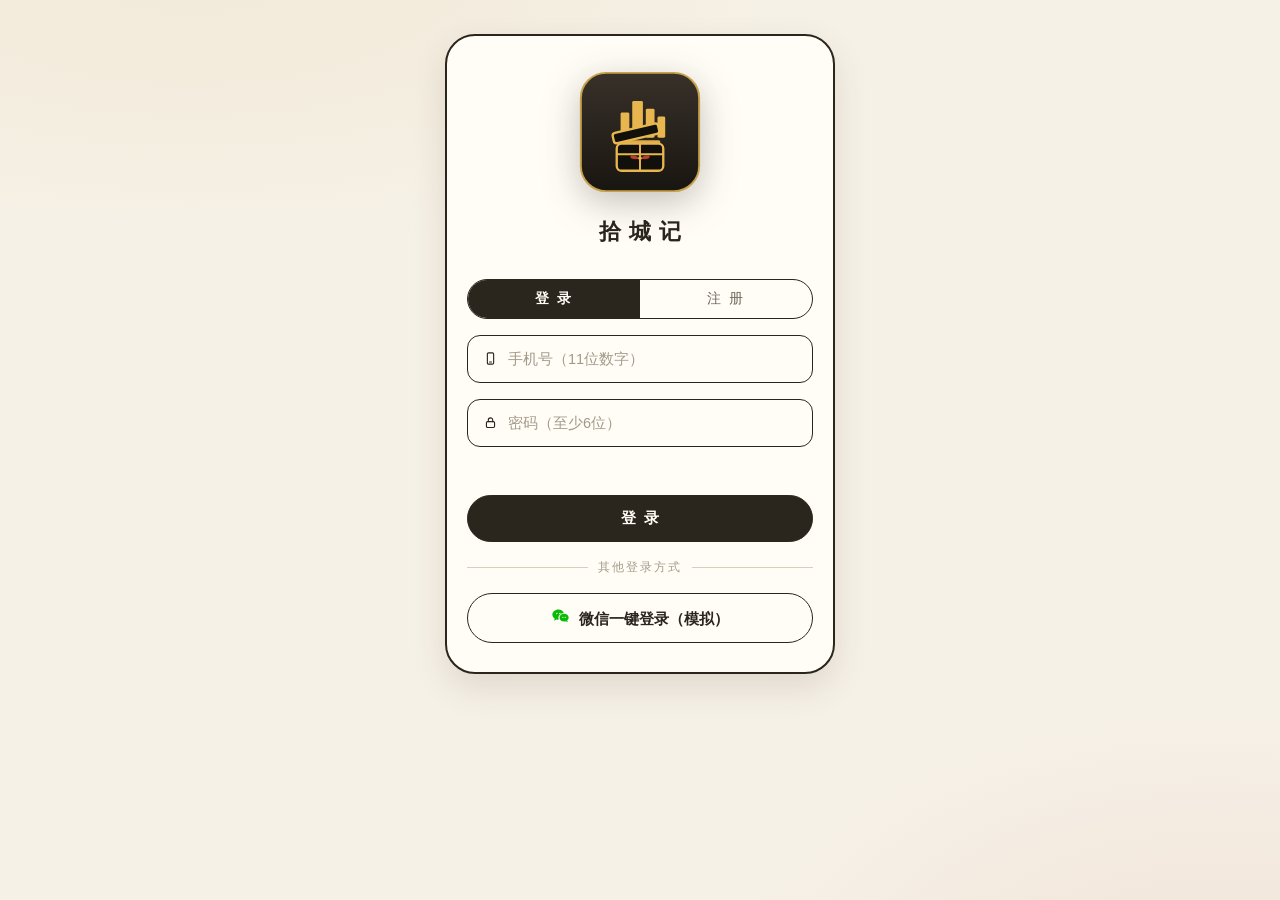
==== commit d1c30b73: "城市记忆盲盒3.0" ====
--- a/index.html
+++ b/index.html
@@ -8,7 +8,11 @@
 <style>
 .emblem{display:flex;justify-content:center;margin-top:8px;filter:drop-shadow(0 10px 18px rgba(42,37,29,.28))}
 .emblem svg{display:block}
-.tabs{display:flex;border:1.5px solid var(--ink);border-radius:999px;overflow:hidden}
+.brandname{
+  text-align:center;font-family:var(--serif);font-size:22px;font-weight:700;
+  letter-spacing:8px;padding-left:8px;color:var(--ink);margin-top:2px;
+}
+.tabs{display:flex;border:1.5px solid var(--ink);border-radius:999px;overflow:hidden;margin-top:14px}
 .tabs button{flex:1;border:none;background:transparent;padding:10px 0;font-size:14px;
   font-family:inherit;color:var(--ink-2);cursor:pointer;letter-spacing:2px}
 .tabs button.on{background:var(--ink);color:var(--card);font-weight:600}
@@ -24,34 +28,16 @@
           <stop offset="0" stop-color="#38312a"/>
           <stop offset="1" stop-color="#191510"/>
         </linearGradient>
-        <radialGradient id="lg_glow" cx=".5" cy=".55" r=".55">
-          <stop offset="0" stop-color="#e8b64f" stop-opacity=".4"/>
-          <stop offset="1" stop-color="#e8b64f" stop-opacity="0"/>
-        </radialGradient>
       </defs>
       <!-- 印章式外框 -->
       <rect x="5" y="5" width="122" height="122" rx="26" fill="url(#lg_ink)" stroke="#c8a24b" stroke-width="2"/>
-      <rect x="12.5" y="12.5" width="107" height="107" rx="20" fill="none" stroke="#c8a24b" stroke-width="1" opacity=".5"/>
-      <!-- 城市升起的光晕 -->
-      <ellipse cx="66" cy="58" rx="42" ry="32" fill="url(#lg_glow)"/>
-      <!-- 从盒中升起的城市天际线 -->
+      <!-- 城市天际线（盒后，无窗简化版） -->
       <g fill="#e8b64f">
         <rect x="46" y="46" width="9" height="26" rx="1.5"/>
         <rect x="58" y="34" width="11" height="38" rx="1.5"/>
         <rect x="72" y="42" width="9" height="30" rx="1.5"/>
         <rect x="84" y="50" width="8" height="22" rx="1.5"/>
       </g>
-      <g fill="#14110b">
-        <rect x="48.5" y="50" width="2.6" height="2.6"/>
-        <rect x="60.5" y="40" width="2.6" height="2.6"/>
-        <rect x="64" y="50" width="2.6" height="2.6"/>
-        <rect x="60.5" y="58" width="2.6" height="2.6"/>
-        <rect x="74.5" y="48" width="2.6" height="2.6"/>
-        <rect x="86" y="56" width="2.6" height="2.6"/>
-      </g>
-      <path d="M63.5 34 V27 M61.5 28.5 h4" stroke="#e8b64f" stroke-width="1.4" stroke-linecap="round"/>
-      <path d="M101 32 l1.1 2.7 2.7 1.1 -2.7 1.1 -1.1 2.7 -1.1 -2.7 -2.7 -1.1 2.7 -1.1 z" fill="#c8a24b"/>
-      <circle cx="30" cy="44" r="1.8" fill="#c8a24b" opacity=".8"/>
       <!-- 盒身（开口向上） -->
       <rect x="42" y="78" width="48" height="28" rx="5" fill="#12100b" stroke="#e8b64f" stroke-width="2.4"/>
       <path d="M42 89 h48 M66 78 v28" stroke="#e8b64f" stroke-width="2"/>
@@ -65,10 +51,10 @@
       <path d="M66 93 c -5 -3.4 -10 -4.2 -10 -1.4 0 2.4 5 3.4 10 1.4 z" fill="#b5402c"/>
       <path d="M66 93 c 5 -3.4 10 -4.2 10 -1.4 0 2.4 -5 3.4 -10 1.4 z" fill="#b5402c"/>
       <circle cx="66" cy="93" r="1.8" fill="#e8b64f"/>
-      <!-- 地平点线 -->
-      <path d="M26 115 H106" stroke="#c8a24b" stroke-width="1.6" opacity=".55" stroke-dasharray="1 6" stroke-linecap="round"/>
     </svg>
   </div>
+
+  <div class="brandname">拾城记</div>
 
   <div class="tabs">
     <button id="tabLogin" class="on" type="button">登 录</button>
--- a/css/style.css
+++ b/css/style.css
@@ -48,7 +48,7 @@
 .topbar{display:flex;align-items:center;gap:12px}
 .back{
   width:34px;height:34px;flex:0 0 34px;border:none;border-radius:50%;
-  display:flex;align-items:center;justify-content:center;font-size:16px;
+  display:flex;align-items:center;justify-content:center;font-size:19px;
   cursor:pointer;background:var(--seal);color:#fff8ef;text-decoration:none;user-select:none;
   box-shadow:0 3px 8px rgba(181,64,44,.35);font-weight:700;
 }
@@ -108,13 +108,6 @@
 }
 .tab svg{width:20px;height:20px;stroke:currentColor;fill:none;stroke-width:2}
 .tab.active{color:var(--seal);font-weight:700}
-.tab.active svg{stroke:#fff8ef}
-.tab .badge{
-  width:34px;height:34px;border-radius:50%;background:var(--seal);
-  display:flex;align-items:center;justify-content:center;margin-top:-3px;
-  box-shadow:0 3px 8px rgba(181,64,44,.35);
-}
-.tab .badge svg{width:18px;height:18px}
 .tab:hover{color:var(--seal)}
 
 /* ---------- Toast ---------- */
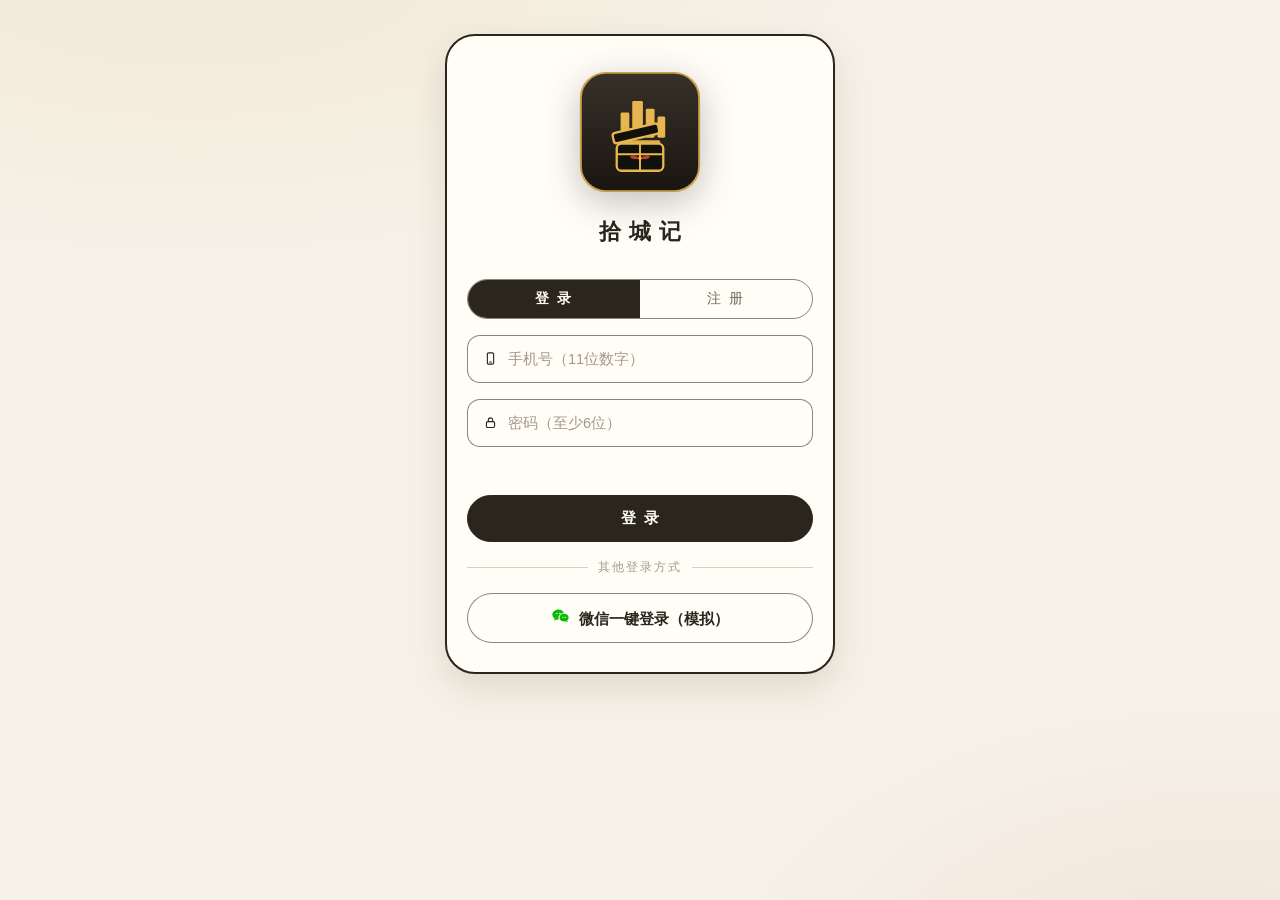
==== commit 2d9f2fe6: "城市记忆盲盒3.1" ====
--- a/index.html
+++ b/index.html
@@ -12,7 +12,7 @@
   text-align:center;font-family:var(--serif);font-size:22px;font-weight:700;
   letter-spacing:8px;padding-left:8px;color:var(--ink);margin-top:2px;
 }
-.tabs{display:flex;border:1.5px solid var(--ink);border-radius:999px;overflow:hidden;margin-top:14px}
+.tabs{display:flex;border:1.5px solid var(--ink-bd);border-radius:999px;overflow:hidden;margin-top:14px}
 .tabs button{flex:1;border:none;background:transparent;padding:10px 0;font-size:14px;
   font-family:inherit;color:var(--ink-2);cursor:pointer;letter-spacing:2px}
 .tabs button.on{background:var(--ink);color:var(--card);font-weight:600}
--- a/css/style.css
+++ b/css/style.css
@@ -6,6 +6,7 @@
   --paper:#f6f1e7;          /* 页面底 */
   --card:#fffdf6;           /* 卡片 */
   --ink:#2a251d;            /* 主墨色 */
+  --ink-bd:rgba(42,37,29,.55); /* 外边框墨色（整体降透明度） */
   --ink-2:#6f675a;          /* 次级文字 */
   --ink-3:#a39a8a;          /* 弱文字 */
   --line:#d8cfbf;           /* 细边线 */
@@ -59,7 +60,7 @@
 /* ---------- 通用小组件 ---------- */
 .chip{
   display:inline-flex;align-items:center;gap:5px;white-space:nowrap;
-  border:1.5px solid var(--ink);border-radius:999px;
+  border:1.5px solid var(--ink-bd);border-radius:999px;
   font-size:12px;padding:4px 12px;color:var(--ink);cursor:default;
 }
 .chip.ghost{border-color:var(--line);color:var(--ink-2)}
@@ -67,23 +68,23 @@
 .chip.gold{border-color:var(--gold);color:#8a6a1e;background:rgba(200,162,75,.10)}
 .chip.click{cursor:pointer}
 .btn{
-  border:1.5px solid var(--ink);border-radius:999px;padding:13px 0;text-align:center;
+  border:1.5px solid var(--ink-bd);border-radius:999px;padding:13px 0;text-align:center;
   font-size:15px;font-weight:600;background:var(--card);color:var(--ink);
   cursor:pointer;user-select:none;transition:transform .06s ease, opacity .2s;
   text-decoration:none;display:block;
 }
 .btn:hover{transform:translateY(-1px)}
 .btn:active{transform:translateY(1px)}
-.btn.solid{background:var(--ink);color:var(--card)}
+.btn.solid{background:var(--ink);border-color:var(--ink);color:var(--card)}
 .btn.seal{background:var(--seal);border-color:var(--seal);color:#fff8ef}
 .btn.ghost{border-color:var(--line);color:var(--ink-2);font-weight:400}
 .btn.danger{border-color:var(--seal);color:var(--seal);background:transparent}
 .btn[disabled]{opacity:.45;pointer-events:none}
 .btn.sm{padding:8px 16px;font-size:13px}
-.box{border:1.5px solid var(--ink);border-radius:var(--r-md)}
+.box{border:1.5px solid var(--ink-bd);border-radius:var(--r-md)}
 .field{
   display:flex;align-items:center;gap:10px;
-  border:1.5px solid var(--ink);border-radius:var(--r-md);
+  border:1.5px solid var(--ink-bd);border-radius:var(--r-md);
   padding:0 15px;height:48px;font-size:14.5px;background:var(--card);
 }
 .field input{flex:1;border:none;outline:none;background:transparent;font-size:14.5px;color:var(--ink);min-width:0}
@@ -94,12 +95,12 @@
 .avatar{
   border-radius:50%;display:flex;align-items:center;justify-content:center;
   color:#fff8ef;font-weight:700;flex:0 0 auto;user-select:none;
-  border:1.5px solid var(--ink);
+  border:1.5px solid var(--ink-bd);
 }
 
 /* ---------- 底部导航 ---------- */
 .tabbar{
-  display:flex;border:1.5px solid var(--ink);border-radius:999px;
+  display:flex;border-radius:999px;
   padding:8px;margin-top:auto;background:var(--card);
 }
 .tab{
@@ -126,7 +127,7 @@
 }
 .mask.show{display:flex}
 .dialog{
-  width:340px;max-width:100%;background:var(--card);border:2px solid var(--ink);
+  width:340px;max-width:100%;background:var(--card);border:2px solid var(--ink-bd);
   border-radius:var(--r-lg);padding:22px 20px;box-shadow:var(--shadow);
   display:flex;flex-direction:column;gap:14px;max-height:82vh;overflow:auto;
 }
@@ -144,7 +145,7 @@
 
 /* ---------- 通用列表行 ---------- */
 .menurow{
-  border:1.5px solid var(--ink);border-radius:var(--r-md);padding:14px 16px;
+  border:1.5px solid var(--ink-bd);border-radius:var(--r-md);padding:14px 16px;
   display:flex;align-items:center;gap:10px;font-size:14px;cursor:pointer;
   background:var(--card);text-decoration:none;color:var(--ink);
 }
